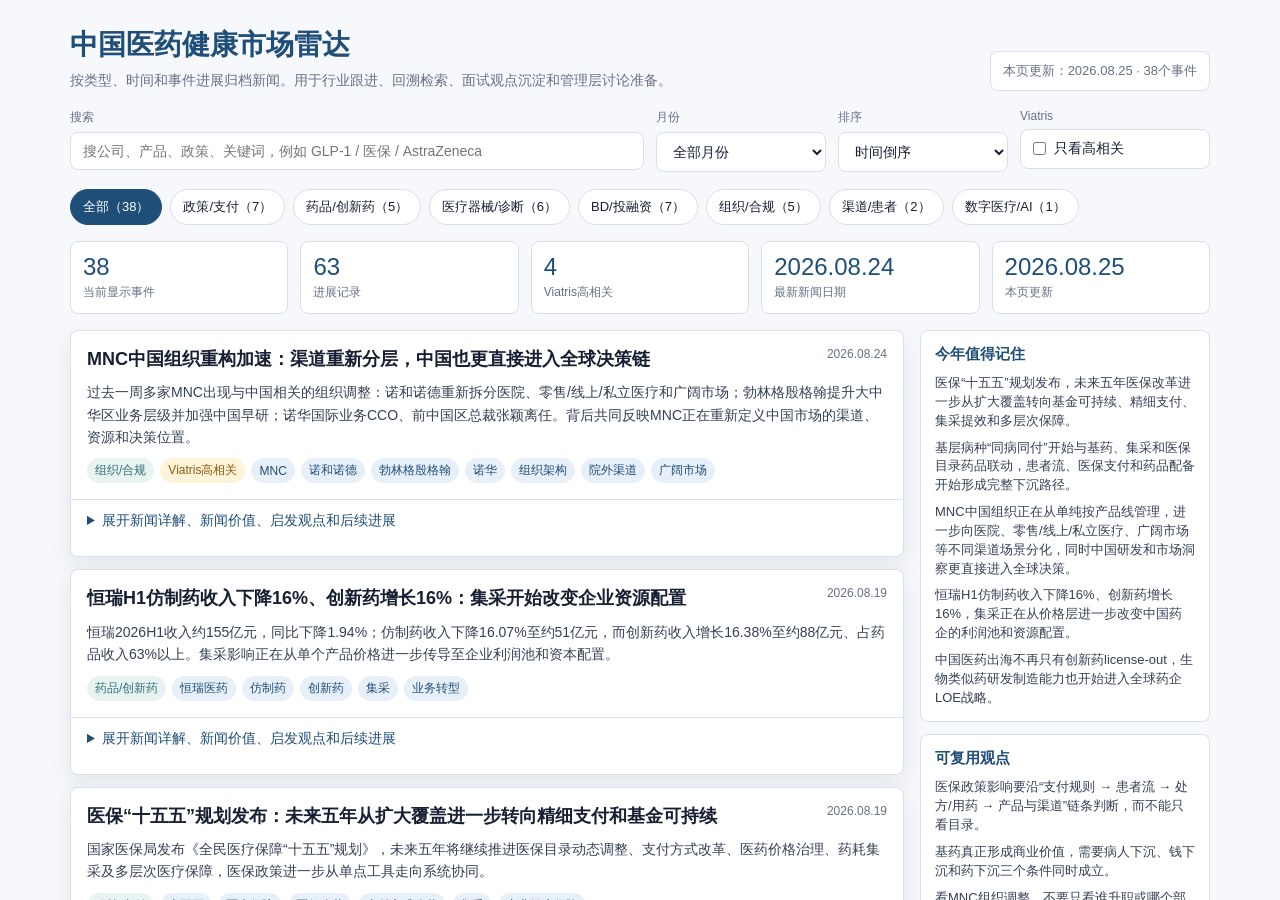
==== radar-base-20260825.html @ fb2f47e4 "Preserve current radar as rollback base" ====
<!doctype html>
<html lang="zh-CN">
<head>
  <meta charset="utf-8">
  <meta name="viewport" content="width=device-width, initial-scale=1">
  <title>中国医药健康市场雷达</title>
  <style>
    html, body { margin: 0; width: 100%; height: 100%; background: #f6f8fb; overflow: hidden; }
    #radarFrame { width: 100%; height: 100vh; border: 0; display: block; visibility: hidden; }
  </style>
</head>
<body>
  <iframe id="radarFrame" src="archive.html?v=20260825-fix1" title="中国医药健康市场雷达"></iframe>
  <script>
    const frame = document.getElementById('radarFrame');

    const newEvents = [
      {
        id: 'mnc-china-operating-model-reorganization-202608', category: '组织/合规', date: '2026-08-24',
        title: 'MNC中国组织重构加速：渠道重新分层，中国也更直接进入全球决策链',
        tags: ['MNC','诺和诺德','勃林格殷格翰','诺华','组织架构','院外渠道','广阔市场'], viatrisImpact: '高',
        summary: '过去一周多家MNC出现与中国相关的组织调整：诺和诺德重新拆分医院、零售/线上/私立医疗和广阔市场；勃林格殷格翰提升大中华区业务层级并加强中国早研；诺华国际业务CCO、前中国区总裁张颖离任。背后共同反映MNC正在重新定义中国市场的渠道、资源和决策位置。',
        why: '医院、院外和广阔市场正在变成不同能力体系，中国研发和市场洞察也更直接接入全球总部。',
        role: '看MNC组织调整不要只记录谁升职或离职，而要看资源、客户场景和P&L往哪里迁移；这对成熟品牌、零售和基层覆盖具有benchmark价值，但不代表Viatris应照搬同一结构。',
        watch: ['Novo新兴渠道事业部负责人和实际资源配置','零售、线上和私立医疗是否形成统一P&L','基药扩容是否推动MNC增加广阔市场投入','Boehringer中国早研中心实际项目','其他MNC是否继续把中国升格为独立区域','MNC中国商业组织是否继续从产品线向渠道/客户场景重构'],
        updates: [
          {date:'2026-08-17',text:'诺和诺德大中国区新架构生效，整合医院事业部，新增新兴渠道事业部，并调整商务与广阔市场事业部及Consumer Engagement团队。'},
          {date:'2026-08-19',text:'诺华国际业务首席商务官、前诺华中国区总裁张颖决定离任并寻求外部发展机会。'},
          {date:'2026-08-20',text:'勃林格殷格翰升级中国战略并计划在上海张江设立新的研发中心；大中华区此前已从新兴市场板块独立出来。'}
        ],
        sources: [
          {label:'每日经济新闻：多家跨国药企上调中国战略权重',url:'https://www.nbd.com.cn/articles/2026-08-24/4552400.html'},
          {label:'21世纪经济报道：张颖离任诺华，跨国药企棋局生变',url:'https://finance.eastmoney.com/a/202608203847835018.html'}
        ],
        detail: '一句话结论：MNC中国组织正在从按产品线管理进一步转向按医院、院外和广阔市场场景分层。发生了什么：诺和诺德将医院、零售/线上/私立医疗和广阔市场重新拆分组织；勃林格殷格翰提升大中华区业务层级并计划在上海张江设立新的研发中心；诺华国际业务CCO、前中国区总裁张颖离任。组织逻辑：医院渠道和院外渠道正在变成不同能力体系，零售、线上健康管理和私立医疗成为独立增长场景，基药和基层市场也开始获得专门资源。全球连接：中国研发、临床和市场洞察越来越直接接入全球总部，中国也更直接进入全球决策链。管理启发：看组织调整不要只记录谁升职或哪个部门更名，要看资源、客户场景和P&L往哪里迁移。对Viatris高相关：Novo的渠道组织逻辑对成熟品牌、零售、广阔市场和基层覆盖具有benchmark价值，但不代表应照搬同一结构。'
      },
      {
        id: 'nhsa-medical-insurance-15th-five-year-plan-20260819', category: '政策/支付', date: '2026-08-19',
        title: '医保“十五五”规划发布：未来五年从扩大覆盖进一步转向精细支付和基金可持续',
        tags: ['十五五','医疗保障','医保改革','支付方式改革','集采','商业健康保险'], viatrisImpact: '',
        summary: '国家医保局发布《全民医疗保障“十五五”规划》，未来五年将继续推进医保目录动态调整、支付方式改革、医药价格治理、药耗集采及多层次医疗保障，医保政策进一步从单点工具走向系统协同。',
        why: '以后医保目录、价格、集采、DRG/DIP和商保应放在同一个政策框架中理解，支付治理会更直接影响产品和渠道。',
        role: '分析医保政策要从支付规则、患者流、处方/用药再连接到产品与渠道，而不能只看单一目录或单次谈判。',
        watch: ['医保目录动态调整机制','DRG/DIP 3.0','集采扩围与规则优化','商保与基本医保分层','集采药进入基层、民营医院和零售终端'],
        updates: [{date:'2026-08-19',text:'国家医保局发布《全民医疗保障“十五五”规划》及政策解读，未来五年进一步突出基金可持续、精细支付、价格治理、集采和多层次保障。'}],
        sources: [
          {label:'国家医保局：关于印发《全民医疗保障“十五五”规划》的通知',url:'https://www.nhsa.gov.cn/art/2026/8/19/art_104_21827.html'},
          {label:'国家医保局：《全民医疗保障“十五五”规划》解读',url:'https://www.nhsa.gov.cn/art/2026/8/19/art_105_21829.html'}
        ],
        detail: '一句话结论：医保“十五五”规划把未来五年医保改革进一步放进基金可持续、精细支付和多层次保障的系统框架。发生了什么：国家医保局发布《全民医疗保障“十五五”规划》及解读，回顾“十四五”末基本医保参保率稳定在95%左右、医保药品目录达到3253种、跨省异地就医直接结算率达到90%。规划重点：未来将继续推进医保目录动态调整、支付方式改革、医药价格治理、药耗集采和商业医疗保险协同。集采方向：继续扩围并强调稳临床、保质量、反内卷、防围标，同时推动中选药进入基层、民营医院和定点零售药店。为什么重要：以后医保目录、价格、集采、DRG/DIP和商保应放在同一个政策框架中理解。后续观察点：关注目录动态调整、DRG/DIP 3.0、集采规则优化及商保分层支付。'
      },
      {
        id: 'hengrui-h1-2026-vbp-innovation-mix', category: '药品/创新药', date: '2026-08-19',
        title: '恒瑞H1仿制药收入下降16%、创新药增长16%：集采开始改变企业资源配置',
        tags: ['恒瑞医药','仿制药','创新药','集采','业务转型'], viatrisImpact: '',
        summary: '恒瑞2026H1收入约155亿元，同比下降1.94%；仿制药收入下降16.07%至约51亿元，而创新药收入增长16.38%至约88亿元、占药品收入63%以上。集采影响正在从单个产品价格进一步传导至企业利润池和资本配置。',
        why: '集采长期影响不仅是价格下降，而是产品利润池变化、企业资源配置变化和研发/商业投入结构变化。',
        role: '成熟品牌企业需要用品牌、供应、渠道效率、患者管理和生命周期管理证明专利后产品价值。',
        watch: ['仿制药收入和利润池变化','创新药与非肿瘤创新药增长持续性','集采对企业研发和商业投入的影响','成熟品牌企业的生命周期管理策略'],
        updates: [{date:'2026-08-19',text:'恒瑞发布2026年半年度业绩，仿制药收入同比下降16.07%，创新药收入同比增长16.38%，业务结构变化受到市场关注。'}],
        sources: [{label:'Reuters：Hengrui profit growth squeezed by bulk-buying programmes',url:'https://ca.marketscreener.com/news/china-s-top-drugmaker-hengrui-sees-profit-growth-squeezed-by-bulk-procurement-programs-ce7859d2da8cf420'}],
        detail: '一句话结论：恒瑞H1仿制药下降、创新药增长，显示集采影响已从价格层传导到利润池和资源配置。发生了什么：恒瑞H1收入约155亿元，同比下降1.94%，净利润同比增长0.34%；仿制药收入约51亿元，同比下降16.07%，创新药收入约88亿元，同比增长16.38%，占药品收入63.16%。结构变化：公司减少传统仿制药板块投入，非肿瘤创新药收入同比增长73.97%。为什么重要：集采长期影响可以概括为产品利润池变化、企业资源配置变化以及研发和商业投入结构变化。行业启发：恒瑞的答案是从仿制向创新迁移，成熟品牌企业则需要用品牌、供应、渠道效率、患者管理和生命周期管理证明专利后产品价值。'
      },
      {
        id: 'grassroots-drg-dip-drug-follows-disease-20260817', category: '政策/支付', date: '2026-08-17',
        title: '基层病种“同病同付”联动基药和集采：药品开始真正跟着患者向基层走',
        tags: ['基层医疗','DRG','DIP','同病同付','药随病走','基药','集采','慢病'], viatrisImpact: '高',
        summary: '国家医保局披露首批基层病种方向，包括DRG 31个病组、DIP 127个病种，并提出统筹区内“同病同付”。国家卫健委同时明确按照“药随病走”“同病同药同治”扩大基层用药，优先配备基药，并联动集采和医保目录药品。',
        why: '基层支付、患者流和药品配备开始形成联动路径，成熟慢病品牌的机会与集采仿制药承接压力会同时扩大。',
        role: '基药真正形成商业影响，需要“病人下沉、钱下沉、药下沉”三个条件同时成立。',
        watch: ['DRG 31组和DIP 127病种正式名单','各省具体支付标准','慢病患者基层迁移','基层药品实际配备','原研成熟品牌与集采仿制药的份额变化','基层与零售药店的处方承接关系'],
        updates: [{date:'2026-08-17',text:'国家医保局介绍首批基层病种方向，涉及DRG 31个病组、DIP 127个病种，并围绕基层支付和药品配备解释“同病同付”与“药随病走”。'}],
        sources: [{label:'国家医保局：医保支持基层医疗卫生服务发展政策解读暨基层病种遴选情况介绍活动图文实录（上）',url:'https://www.nhsa.gov.cn/art/2026/8/21/art_14_21867.html'}],
        detail: '一句话结论：基层病种“同病同付”正在把支付、患者流和药品配备连接起来。发生了什么：国家医保局披露首批基层病种方向，包括DRG 31个病组、DIP 127个病种，后续将随3.0版分组正式发布。适用范围：基层病种主要针对适宜在二级及以下机构诊疗的常见病、多发病和部分慢病，涉及高血压、糖尿病、冠心病和呼吸系统感染等方向。同病同付：同一统筹区相同疾病在不同等级机构获得相对一致的医保支付标准，从支付端减少患者必须去大医院的激励。药品联动：同时明确“药随病走”“同病同药同治”，基层优先配备基药，并积极配备集采中选和医保目录药品。商业影响：患者向基层下沉、医保支付跟随、药品跟随，机会与压力并存，新增需求未必流向原研品牌，可能更多由集采仿制药承接。对Viatris高相关：关注高血压、冠心病场景以及阿托伐他汀、氨氯地平的竞争格局。'
      },
      {
        id: 'sandoz-henlius-biosimilar-global-license-20260817', category: 'BD/投融资', date: '2026-08-17',
        title: 'Sandoz引进复宏汉霖三款生物类似药：中国能力进入全球LOE产业链',
        tags: ['Sandoz','复宏汉霖','生物类似药','LOE','全球商业化'], viatrisImpact: '',
        summary: 'Sandoz获得复宏汉霖三款生物类似药中国以外全球商业化权益，首付款最高7700万美元，整体交易潜在价值约3.14亿美元，覆盖evolocumab、belimumab和cetuximab生物类似药。',
        why: '这不是一般的中国创新药license-out，而是中国生物类似药研发和制造能力进入全球药企LOE战略。',
        role: '中国医药出海要区分创新资产、生物类似药、成熟品牌商业化合作和制造供应链出海。',
        watch: ['三款产品后续开发进度','Sandoz是否进一步扩大中国biosimilar合作','全球生物药LOE窗口','中国研发制造能力在全球成熟药产业链中的角色'],
        updates: [{date:'2026-08-17',text:'Sandoz与复宏汉霖达成生物类似药合作，覆盖三款初始产品及更广泛平台合作，Sandoz获得中国以外全球商业化权益。'}],
        sources: [
          {label:'复宏汉霖：与Sandoz达成生物类似药战略合作',url:'https://www.prnewswire.com/news-releases/henlius-and-sandoz-enter-strategic-collaboration-to-unlock-global-value-of-biosimilars-platform-302852556.html'},
          {label:'Reuters：Sandoz to license three biosimilar drugs from Shanghai Henlius Biotech',url:'https://ca.marketscreener.com/news/sandoz-to-license-three-biosimilar-drugs-from-shanghai-henlius-biotech-ce7859dfde8cfe26'}
        ],
        detail: '一句话结论：Sandoz与复宏汉霖的合作显示中国生物类似药能力开始进入全球LOE产业链。发生了什么：Sandoz获得三款生物类似药中国以外全球商业化权益，产品对应evolocumab、belimumab和cetuximab，首付款最高7700万美元。交易结构：开发里程碑最高1.6亿美元、商业里程碑最高7700万美元，总潜在价值约3.14亿美元。必要背景：三款产品分别对应Repatha、Benlysta和Erbitux，覆盖降脂、狼疮和结直肠癌等成熟生物药市场。为什么重要：这与一般创新药license-out不同，本质上是中国生物类似药研发制造能力进入全球药企LOE战略。行业启发：中国医药出海应区分创新资产、生物类似药、成熟品牌商业化合作和制造供应链出海。'
      },
      {
        id: 'viatris-q2-2026-greater-china-growth', category: '药品/创新药', date: '2026-08-06',
        title: 'Viatris Q2 Greater China运营增长16%：中国继续成为集团重要增长贡献区域',
        tags: ['Viatris','Greater China','成熟品牌','Q2业绩','中国市场'], viatrisImpact: '高',
        summary: 'Viatris 2026Q2 Greater China净销售额7.138亿美元，同比增长21%、运营口径增长16%，明显高于集团整体增速。公司明确指出Greater China强劲增长是本季度收入增长的重要推动因素，Brands业务也受益于Greater China表现。',
        why: '中国仍是Viatris全球组合中的重要增长贡献区域，但公开财报没有披露中国品牌级拆分，不能自行判断具体由立普妥、络活喜或西乐葆贡献。',
        role: '分析Viatris中国增长时，应继续拆品牌、渠道、销量/价格、库存和一次性因素，而不是只用总额推断单品表现。',
        watch: ['Greater China增长的品牌构成','医院、零售和电商渠道结构','成熟品牌量价变化','基药、集采和基层用药变化对H2的影响','高增长是否具有持续性'],
        updates: [{date:'2026-08-06',text:'Viatris发布2026Q2业绩，Greater China净销售额7.138亿美元，报告口径增长21%、运营口径增长16%，公司将其列为本季度重要增长驱动。'}],
        sources: [{label:'Viatris官方：Viatris Reports Second-Quarter 2026 Financial Results',url:'https://newsroom.viatris.com/2026-08-06-Viatris-Reports-Second-Quarter-2026-Financial-Results'}],
        detail: '一句话结论：Greater China是Viatris 2026Q2重要增长贡献区域，但公开财报不足以拆到具体品牌。发生了什么：集团Q2总收入37.57亿美元，同比增长约5%、运营口径增长约4%；Greater China净销售额7.138亿美元，去年同期为5.889亿美元，报告口径增长21%、运营口径增长16%。全球组合背景：Brands全球净销售额24.18亿美元，同比增长6%、运营增长4%，公司明确将Greater China强劲增长列为本季度主要增长驱动。为什么重要：中国仍是Viatris全球组合中的重要增长区域，且成熟品牌业务在中国的渠道和生命周期管理继续有战略价值。边界说明：网页不自行判断立普妥、络活喜、西乐葆等具体品牌贡献，因为公开财报没有披露中国品牌级拆分。后续观察点：继续拆品牌、医院/零售/电商渠道、销量与价格、库存及一次性因素，并观察高增长是否延续。'
      }
    ];

    const takeaways = [
      '医保“十五五”规划发布，未来五年医保改革进一步从扩大覆盖转向基金可持续、精细支付、集采提效和多层次保障。',
      '基层病种“同病同付”开始与基药、集采和医保目录药品联动，患者流、医保支付和药品配备开始形成完整下沉路径。',
      'MNC中国组织正在从单纯按产品线管理，进一步向医院、零售/线上/私立医疗、广阔市场等不同渠道场景分化，同时中国研发和市场洞察更直接进入全球决策。',
      '恒瑞H1仿制药收入下降16%、创新药增长16%，集采正在从价格层进一步改变中国药企的利润池和资源配置。',
      '中国医药出海不再只有创新药license-out，生物类似药研发制造能力也开始进入全球药企LOE战略。'
    ];
    const discussions = [
      '医保政策影响要沿“支付规则 → 患者流 → 处方/用药 → 产品与渠道”链条判断，而不能只看目录。',
      '基药真正形成商业价值，需要病人下沉、钱下沉和药下沉三个条件同时成立。',
      '看MNC组织调整，不要只看谁升职或哪个部门更名，要看资源、客户场景和P&L往哪里迁移。',
      '集采的长期产业影响不仅是降价，还会改变利润池、研发投入和企业战略。',
      '中国医药出海要区分创新资产、生物类似药、商业化合作和制造供应链，不应全部混成license-out。'
    ];
    const followups = [
      '9月1日新版基药正式实施后，各地基层医疗机构实际配备和使用变化。',
      'DRG 31组、DIP 127个基层病种正式名单及地方支付标准。',
      '基层新增慢病药量最终流向原研成熟品牌还是集采仿制药。',
      '诺和诺德新兴渠道事业部及广阔市场事业部的实际资源配置和业务边界。',
      '2026医保及商保创新药目录谈判、竞价和价格协商结果。',
      '第12批集采各省执行时间、医院切量及Viatris/竞品mapping。',
      'GLP-1中国C端获客、院外渠道与处方药推广合规边界。'
    ];

    function injectUpdates() {
      const win = frame.contentWindow;
      const doc = frame.contentDocument;
      const payload = JSON.stringify({newEvents, takeaways, discussions, followups});
      const patchScript = doc.createElement('script');
      patchScript.textContent = `
        (() => {
          const payload = ${payload};
          payload.newEvents.forEach(item => {
            const idx = newsData.findIndex(x => x.id === item.id);
            if (idx >= 0) newsData[idx] = Object.assign(newsData[idx], item);
            else newsData.unshift(item);
          });

          const appendUpdate = (id, update, watchAdds = [], patch = {}) => {
            const item = newsData.find(x => x.id === id);
            if (!item) return;
            Object.assign(item, patch);
            if (!item.updates.some(u => u.date === update.date && u.text === update.text)) item.updates.push(update);
            watchAdds.forEach(w => { if (!item.watch.includes(w)) item.watch.push(w); });
          };

          appendUpdate('nr-vbp-round12',
            {date:'2026-08-06',text:'第12批国家组织药品集中带量采购正式中选结果及中选品种供应清单公布。本轮结果将在2026年内实施，具体执行时间由各地另行通知，关注点由竞价和拟中选转向地方执行、医疗机构切量、供应履约及未中选品牌的渠道承接。'},
            ['各省具体执行时间及落地通知','医疗机构切量和中选品种实际使用','中选企业供应清单与履约稳定性','中选价是否成为院内外价格锚点','Viatris及主要竞品的分子、剂型、规格级mapping'],
            {date:'2026-08-06',title:'第12批国家药品集采正式中选：地方执行、医院切量与供应履约成为下一阶段重点',summary:'第12批国家药品集采65种药品正式完成采购并公布中选结果及供应清单，结果将在2026年内实施，具体时间由各地另行通知。后续商业影响将从竞价转向地方执行、医院切量、供应履约和未中选品牌渠道承接。',viatrisImpact:'高',detail:'一句话结论：第12批集采已从拟中选进入正式中选和地方执行阶段。发生了什么：国家医保局8月6日公布第12批国家组织药品集中带量采购中选结果及中选品种供应清单，65种药品正式完成采购，结果将在2026年内实施，具体执行日期由各地另行通知。必要背景：上一阶段的重点是报价、拟中选和规则设计，现在重点转向各省执行时间、医疗机构切量和供应履约。为什么重要：对成熟品牌不能只看是否中选，还要看中选价是否成为院内外价格锚点，以及未中选品牌如何承接院外和零售需求。对Viatris高相关，但必须完成分子、剂型、规格和主要竞品级mapping后，才能判断具体产品影响。'}
          );
          const vbp = newsData.find(x => x.id === 'nr-vbp-round12');
          if (vbp && !vbp.sources.some(s => s.url.includes('/2026/8/6/'))) vbp.sources.push({label:'国家医保局：第12批国家组织药品集中带量采购正式中选结果',url:'https://www.nhsa.gov.cn/art/2026/8/6/art_187_21682.html'});

          appendUpdate('essential-medicines-list-2026-official-release-analysis-202607',
            {date:'2026-08-17',text:'国家医保局、国家卫健委进一步明确新版基药的基层落地路径：随着基层病种和诊疗能力扩大，按照“药随病走”“同病同药同治”原则扩大基层用药，基层优先配备国家基本药物，同时配备集采中选和医保目录药品。基药开始从“目录准入”进一步进入“患者流+医保支付+实际用药”联动阶段。'},
            ['9月1日新版基药正式实施后的各省配备要求','阿托伐他汀、氨氯地平等相关分子和规格变化','高血压、冠心病等慢病患者是否进一步向基层迁移','基层新增药量流向原研成熟品牌还是集采仿制药','基药、集采、医保、门诊统筹之间的联动','基层医疗机构与零售药店在慢病续方中的分工']
          );
          appendUpdate('essential-medicines-list-2026-official-release-analysis-202607',
            {date:'2026-08-20',text:'湖南新晃等地继续推动集采药品进基层，137家村卫生室、7家药店和1家民营机构参与，超过50个集采品种直达基层，覆盖高血压、糖尿病等常见病和慢病，说明低价药向基层和零售终端扩围已经出现实际执行案例。'}
          );
          const essential = newsData.find(x => x.id === 'essential-medicines-list-2026-official-release-analysis-202607');
          if (essential) {
            if (!essential.sources.some(s => s.url.includes('21867'))) essential.sources.push({label:'国家医保局：基层病种与用药下沉政策解读',url:'https://www.nhsa.gov.cn/art/2026/8/21/art_14_21867.html'});
            if (!essential.sources.some(s => s.url.includes('21837'))) essential.sources.push({label:'国家医保局：湖南新晃推动集采药品进基层',url:'https://www.nhsa.gov.cn/art/2026/8/20/art_14_21837.html'});
          }

          appendUpdate('glp1-china-2026',
            {date:'2026-08-24',text:'Reuters报道，Novo Nordisk、Eli Lilly、Pfizer、信达等正在中国加大肥胖疾病教育和消费者触达。由于处方药广告受到严格限制，企业更多通过地铁、健身房、运动场景以及睡眠呼吸暂停、脂肪肝等疾病教育连接潜在患者。GLP-1竞争开始进一步从疗效和剂型延伸到C端获客、院外渠道和处方药营销合规。'},
            ['疾病教育与处方药广告监管边界','C端消费者触达和患者转化','零售、线上和私立医疗渠道','GLP-1医保、自费和商业保险支付','Novo、Lilly和本土企业中国渠道策略']
          );

          weeklyTakeaways.splice(0, weeklyTakeaways.length, ...payload.takeaways);
          discussionPoints.splice(0, discussionPoints.length, ...payload.discussions);
          followUpFocus.splice(0, followUpFocus.length, ...payload.followups);

          const originalRenderStats = renderStats;
          renderStats = function(filtered) {
            originalRenderStats(filtered);
            if (els.statPageUpdated) els.statPageUpdated.textContent = '2026.08.25';
          };

          renderMonths();
          render();
          if (els.updated) els.updated.textContent = '本页更新：2026.08.25 · ' + newsData.length + '个事件';
          if (els.statPageUpdated) els.statPageUpdated.textContent = '2026.08.25';
        })();
      `;
      doc.body.appendChild(patchScript);
      setTimeout(() => { frame.style.visibility = 'visible'; }, 80);
    }

    frame.addEventListener('load', () => {
      try { injectUpdates(); }
      catch (e) { console.error(e); frame.style.visibility = 'visible'; }
    });
  </script>
</body>
</html>
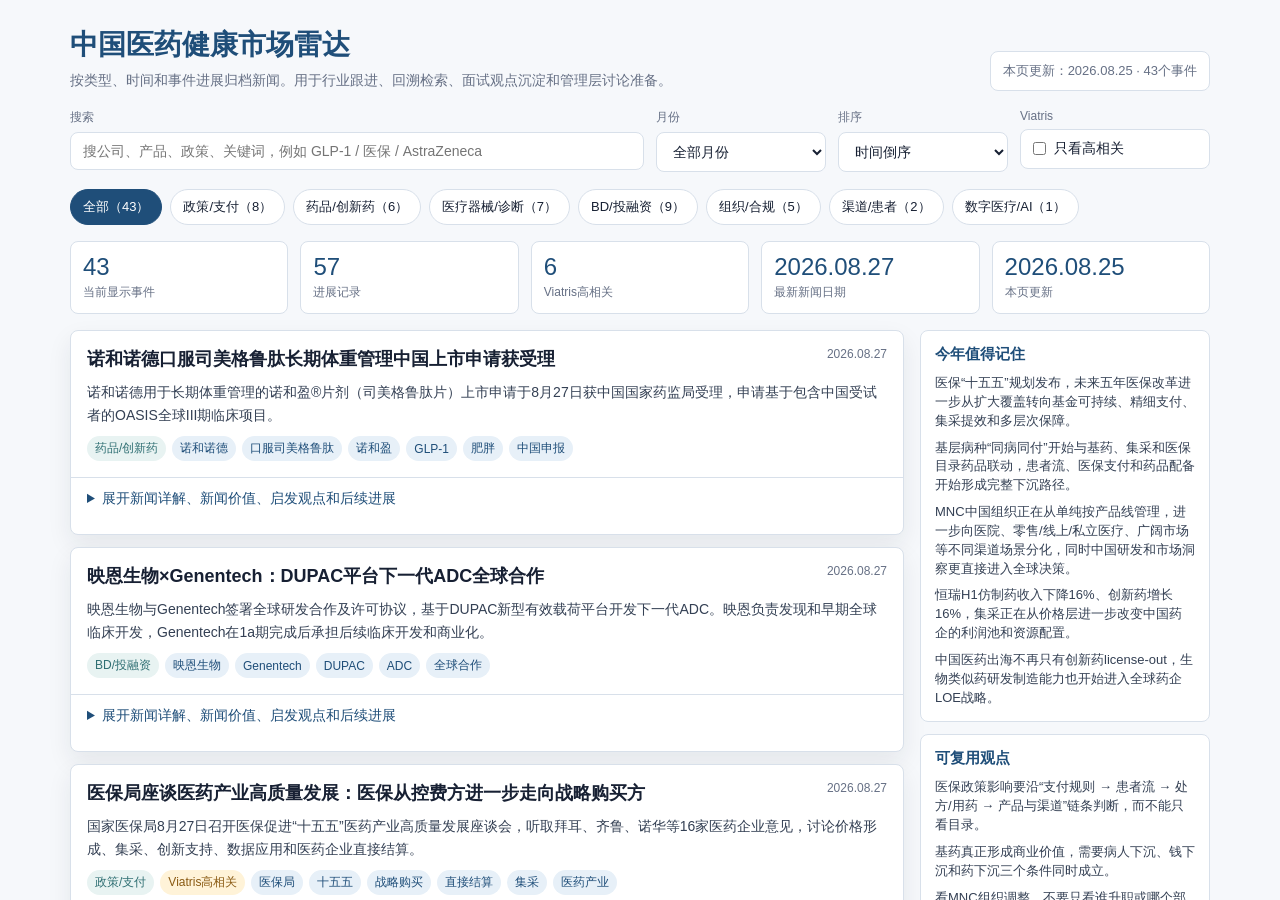
==== commit c12c7a26: "Update weekly radar data through 2026-08-31" ====
--- a/radar-base-20260825.html
+++ b/radar-base-20260825.html
@@ -10,7 +10,7 @@
   </style>
 </head>
 <body>
-  <iframe id="radarFrame" src="archive.html?v=20260825-fix1" title="中国医药健康市场雷达"></iframe>
+  <iframe id="radarFrame" src="archive.html?v=20260831-fix1" title="中国医药健康市场雷达"></iframe>
   <script>
     const frame = document.getElementById('radarFrame');
 
@@ -99,6 +99,108 @@
         updates: [{date:'2026-08-06',text:'Viatris发布2026Q2业绩，Greater China净销售额7.138亿美元，报告口径增长21%、运营口径增长16%，公司将其列为本季度重要增长驱动。'}],
         sources: [{label:'Viatris官方：Viatris Reports Second-Quarter 2026 Financial Results',url:'https://newsroom.viatris.com/2026-08-06-Viatris-Reports-Second-Quarter-2026-Financial-Results'}],
         detail: '一句话结论：Greater China是Viatris 2026Q2重要增长贡献区域，但公开财报不足以拆到具体品牌。发生了什么：集团Q2总收入37.57亿美元，同比增长约5%、运营口径增长约4%；Greater China净销售额7.138亿美元，去年同期为5.889亿美元，报告口径增长21%、运营口径增长16%。全球组合背景：Brands全球净销售额24.18亿美元，同比增长6%、运营增长4%，公司明确将Greater China强劲增长列为本季度主要增长驱动。为什么重要：中国仍是Viatris全球组合中的重要增长区域，且成熟品牌业务在中国的渠道和生命周期管理继续有战略价值。边界说明：网页不自行判断立普妥、络活喜、西乐葆等具体品牌贡献，因为公开财报没有披露中国品牌级拆分。后续观察点：继续拆品牌、医院/零售/电商渠道、销量与价格、库存及一次性因素，并观察高增长是否延续。'
+      },
+      {
+        id: 'nr-vbp-round12', category: '政策/支付', date: '2026-08-06',
+        title: '第12批国家药品集采正式中选：地方执行、医院切量与供应履约成为下一阶段重点',
+        tags: ['第12批集采','国家集采','参比制剂','成熟品牌','供应履约'], viatrisImpact: '高',
+        summary: '第12批国家药品集采65种药品正式完成采购并公布中选结果及供应清单，结果将在2026年内实施，具体时间由各地另行通知。后续商业影响将从竞价转向地方执行、医院切量、供应履约和未中选品牌渠道承接。',
+        why: '对成熟品牌不能只看是否中选，还要看中选价是否成为院内外价格锚点，以及未中选品牌如何承接院外和零售需求。',
+        role: '对Viatris继续保持高相关，但必须完成分子、剂型、规格和主要竞品级mapping后，才能判断具体产品影响。',
+        watch: ['各省具体执行时间及落地通知','医疗机构切量和中选品种实际使用','中选企业供应清单与履约稳定性','中选价是否成为院内外价格锚点','Viatris及主要竞品的分子、剂型、规格级mapping'],
+        updates: [{date:'2026-08-06',text:'第12批国家组织药品集中带量采购正式中选结果及中选品种供应清单公布。本轮结果将在2026年内实施，具体执行时间由各地另行通知，关注点由竞价和拟中选转向地方执行、医疗机构切量、供应履约及未中选品牌的渠道承接。'}],
+        sources: [{label:'国家医保局：第12批国家组织药品集中带量采购正式中选结果',url:'https://www.nhsa.gov.cn/art/2026/8/6/art_187_21682.html'}],
+        detail: '第12批国家药品集采已经从拟中选进入正式中选和地方执行阶段。65种药品正式完成采购，并公布中选结果及中选品种供应清单，具体执行日期由各地另行通知。对成熟品牌，后续重点不是简单判断中选与否，而是看中选价是否成为院内外价格锚点、医院按厂牌报量如何转化为真实采购，以及未中选品牌能否由零售和院外渠道承接。对Viatris仍然高相关，但必须先完成分子、剂型、规格和竞品级mapping，才能判断具体影响。'
+      },
+      {
+        id: 'essential-medicines-list-2026-official-release-analysis-202607', category: '政策/支付', date: '2026-07-01',
+        title: '2026版基药目录从目录准入走向基层患者流、医保支付和实际用药联动',
+        tags: ['基本药物','基层医疗','慢病','集采','患者下沉'], viatrisImpact: '高',
+        summary: '2026版基药目录将于9月1日起实施，后续基层病种和诊疗能力扩大将进一步推动“药随病走”“同病同药同治”，基层优先配备基药，同时配备集采中选和医保目录药品。',
+        why: '基药真正形成商业影响，需要患者下沉、医保支付跟随和基层实际配药同时发生。',
+        role: '对Viatris高相关，应沿分子、规格、品牌、基层配备、慢病续方和零售承接链条判断，而不能只看目录新增。',
+        watch: ['9月1日新版基药正式实施后的各省配备要求','阿托伐他汀、氨氯地平等相关分子和规格变化','高血压、冠心病等慢病患者是否进一步向基层迁移','基层新增药量流向原研成熟品牌还是集采仿制药','基药、集采、医保、门诊统筹之间的联动','基层医疗机构与零售药店在慢病续方中的分工'],
+        updates: [
+          {date:'2026-08-17',text:'国家医保局、国家卫健委进一步明确新版基药的基层落地路径：随着基层病种和诊疗能力扩大，按照“药随病走”“同病同药同治”原则扩大基层用药，基层优先配备国家基本药物，同时配备集采中选和医保目录药品。基药开始从“目录准入”进一步进入“患者流+医保支付+实际用药”联动阶段。'},
+          {date:'2026-08-20',text:'湖南新晃等地继续推动集采药品进基层，137家村卫生室、7家药店和1家民营机构参与，超过50个集采品种直达基层，覆盖高血压、糖尿病等常见病和慢病，说明低价药向基层和零售终端扩围已经出现实际执行案例。'}
+        ],
+        sources: [
+          {label:'国家医保局：基层病种与用药下沉政策解读',url:'https://www.nhsa.gov.cn/art/2026/8/21/art_14_21867.html'},
+          {label:'国家医保局：湖南新晃推动集采药品进基层',url:'https://www.nhsa.gov.cn/art/2026/8/20/art_14_21837.html'}
+        ],
+        detail: '2026版基药目录的商业意义不止是新增品种。随着“药随病走”“同病同药同治”落地，基层优先配备基药，同时配备集采中选和医保目录药品，基药开始进入患者流、医保支付和实际用药联动阶段。湖南新晃等地已有集采药品进入村卫生室、药店和民营机构的执行案例。对成熟品牌，机会是慢病患者触点扩大，压力是新增需求可能更多由集采仿制药承接。对Viatris应继续追踪阿托伐他汀、氨氯地平等相关分子和规格，以及基层与零售药店在慢病续方中的分工。'
+      },
+      {
+        id: 'glp1-china-2026', category: '药品/创新药', date: '2026-08-24',
+        title: 'GLP-1中国竞争从疗效和剂型延伸到C端获客、院外渠道与营销合规',
+        tags: ['GLP-1','肥胖','诺和诺德','礼来','患者教育','院外渠道'], viatrisImpact: '',
+        summary: 'Reuters报道，Novo Nordisk、Eli Lilly、Pfizer、信达等正在中国加大肥胖疾病教育和消费者触达。企业通过地铁、健身房及睡眠呼吸暂停、脂肪肝等疾病教育连接潜在患者，竞争进一步延伸到C端获客、院外渠道和处方药营销合规。',
+        why: 'GLP-1商业化已经从单纯比较减重疗效，扩展到剂型、患者教育、处方承接、零售/线上/私立医疗和长期支付。',
+        role: '分析GLP-1市场要同时看疗效、口服/注射剂型、消费者触达、处方转化、渠道合规、医保自费和商业保险支付。',
+        watch: ['疾病教育与处方药广告监管边界','C端消费者触达和患者转化','零售、线上和私立医疗渠道','GLP-1医保、自费和商业保险支付','Novo、Lilly和本土企业中国渠道策略'],
+        updates: [{date:'2026-08-24',text:'Reuters报道，Novo Nordisk、Eli Lilly、Pfizer、信达等正在中国加大肥胖疾病教育和消费者触达。由于处方药广告受到严格限制，企业更多通过地铁、健身房、运动场景以及睡眠呼吸暂停、脂肪肝等疾病教育连接潜在患者。GLP-1竞争开始进一步从疗效和剂型延伸到C端获客、院外渠道和处方药营销合规。'}],
+        sources: [{label:'Reuters：Snoring, subways and stealth ads: how big pharma targets China’s waistline',url:'https://wsau.com/2026/08/24/snoring-subways-and-stealth-ads-how-big-pharma-targets-chinas-waistline/'}],
+        detail: '中国GLP-1竞争已经不能只看减重幅度。消费者教育、社交媒体口碑和疾病认知会影响患者主动就医，企业也需要在疾病教育与变相处方药推广之间控制合规边界。零售、线上健康管理、私立医疗和医院的患者承接能力，会与口服/注射剂型、医保、自费和商业保险共同决定商业化。'
+      },
+      {
+        id: 'nhsa-pharma-industry-high-quality-development-forum-20260827', category: '政策/支付', date: '2026-08-27',
+        title: '医保局座谈医药产业高质量发展：医保从控费方进一步走向战略购买方',
+        tags: ['医保局','十五五','战略购买','直接结算','集采','医药产业'], viatrisImpact: '高',
+        summary: '国家医保局8月27日召开医保促进“十五五”医药产业高质量发展座谈会，听取拜耳、齐鲁、诺华等16家医药企业意见，讨论价格形成、集采、创新支持、数据应用和医药企业直接结算。',
+        why: '医保正在把价格、采购、支付、数据与结算放进同一套医药产业治理框架，药企经营影响将从单次谈判延伸到全链条。',
+        role: '对Viatris重点看三条路径：参比制剂集采中选/按厂牌报量转为医院真实采购；中选价与同通用名医保支付标准协同影响成熟品牌价格体系；医保与医药企业直接结算改变商业回款、经销商功能和库存管理。',
+        watch: ['医保战略购买和综合价值评价如何落地','集采规则如何兼顾价格、临床选择和供应','医保与医疗机构即时结算、与医药企业直接结算的试点','参比制剂按厂牌报量转化为医院真实采购的比例','诺华、齐鲁、拜耳等企业反馈是否形成后续政策动作'],
+        updates: [{date:'2026-08-27',text:'国家医保局召开医保促进“十五五”医药产业高质量发展座谈会，与拜耳、齐鲁、诺华等16家企业交流，提出健全价格形成机制、常态化集采、支持差异化创新，并推进医保与医疗机构即时结算、与医药企业直接结算。'}],
+        sources: [{label:'国家医保局：召开医保促进“十五五”医药产业高质量发展座谈会',url:'https://www.nhsa.gov.cn/art/2026/8/28/art_14_21924.html'}],
+        detail: '8月27日，国家医保局与拜耳、齐鲁、诺华等16家企业座谈，讨论“十五五”时期医药产业高质量发展。政策信号不只是继续控费，而是把医保定位为国内医药市场最大的战略购买方，并同步推进价格形成机制、药械集采、综合价值评价、创新支持以及医保与医药企业直接结算。对Viatris，影响路径需要落到经营动作：参比制剂集采中选和按厂牌报量如何转成医院真实采购；集采中选价与同通用名支付标准如何共同塑造成熟品牌价格锚；直接结算如何改变商业回款、经销商功能和库存管理。'
+      },
+      {
+        id: 'high-value-consumables-vbp-7-digestive-intervention-20260826', category: '医疗器械/诊断', date: '2026-08-26',
+        title: '第7批高值耗材国采启动：23类消化介入耗材，9月10日开标',
+        tags: ['高值耗材','第7批国采','消化介入','医疗器械','供应能力'], viatrisImpact: '',
+        summary: '国家组织高值医用耗材联合采购办公室发布第7批耗材国采文件，覆盖23类消化介入耗材，计划于9月10日在天津现场开标，采购周期预计至2029年底。',
+        why: '国家集采范围继续从药品延伸到高值耗材，价格治理开始同时面对临床选择、规格适配、供应能力和经销商服务。',
+        role: '看耗材国采不能只看降价幅度，还要拆品类、规格、临床替代性、企业产能、配送服务和外资/国产中选结构。',
+        watch: ['9月10日开标后的实际降价幅度','支架、导管、导丝等高需求量品类的中选结构','外资与国产企业的中选和供应能力','医院规格替换与临床适配','采购周期内配送、服务和质量履约'],
+        updates: [{date:'2026-08-26',text:'国家组织高值医用耗材联合采购办公室发布第7批耗材国采采购文件，覆盖23类消化介入耗材，明确9月10日在天津现场开标。'}],
+        sources: [{label:'国家组织高值医用耗材联合采购办公室：第7批耗材国采采购文件',url:'https://www.ylzbzz.org.cn/index.php?a=show&c=index&catid=28&id=3135&m=content'}],
+        detail: '第7批高值耗材国采正式进入采购文件和报价阶段，覆盖消化道球囊扩张导管、支架、导丝、取石网篮、圈套器、止血夹等23类消化介入耗材，9月10日在天津开标。它与药品集采的共同趋势是继续控价，但规则不再只围绕最低报价，还要考虑临床选择、规格适配、产能和长期供应。对企业和经销商，真正需要提前准备的是品类和规格级报价、医院使用结构、配送服务以及外资/国产中选后的供应履约。'
+      },
+      {
+        id: 'dualitybio-genentech-dupac-global-adc-collaboration-20260827', category: 'BD/投融资', date: '2026-08-27',
+        title: '映恩生物×Genentech：DUPAC平台下一代ADC全球合作',
+        tags: ['映恩生物','Genentech','DUPAC','ADC','全球合作'], viatrisImpact: '',
+        summary: '映恩生物与Genentech签署全球研发合作及许可协议，基于DUPAC新型有效载荷平台开发下一代ADC。映恩负责发现和早期全球临床开发，Genentech在1a期完成后承担后续临床开发和商业化。',
+        why: '这是一种平台与全球开发能力分工的交易，质量判断不能只看超过10亿美元的潜在里程碑，还要看首付款、开发阶段、权益范围、后续投入和销售分成。',
+        role: 'BD分析要拆4500万美元首付款、超过10亿美元潜在里程碑、分层销售提成，以及双方在不同临床阶段承担的开发和商业化责任。',
+        watch: ['合作项目具体靶点和首批资产','1a期完成时间及Genentech接手后的投入','里程碑触发条件与近期现金兑现','获批产品分层特许权使用费及全球开发进展'],
+        updates: [{date:'2026-08-27',text:'映恩生物与Genentech达成基于DUPAC平台的全球研发合作及许可协议，首付款4500万美元，潜在开发、监管及商业化里程碑超过10亿美元，并约定获批产品分层特许权使用费。'}],
+        sources: [{label:'映恩生物：与Genentech就DUPAC平台达成全球ADC研发合作',url:'https://en.dualitybiologics.com/news/614.html'}],
+        detail: '这笔交易的核心不是“超过10亿美元”的headline，而是价值链如何分工。映恩生物负责发现及早期全球临床开发，Genentech在1a期完成后独自承担进一步临床开发和商业化；映恩获得4500万美元首付款、超过10亿美元的潜在开发/监管/商业化里程碑，以及获批产品按年度净销售额计算的分层特许权使用费。DUPAC平台包含具有新机制的有效载荷，目标是应对现有ADC有效载荷耐药或难治性肿瘤。判断质量时应把近期现金、资产阶段、全球权益、卖方保留责任、里程碑成功概率和长期royalty分开看。'
+      },
+      {
+        id: 'hesco-sentivera-preclinical-autoimmune-license-20260825', category: 'BD/投融资', date: '2026-08-25',
+        title: '海思科×Sentivera：临床前自免资产海外授权',
+        tags: ['海思科','Sentivera','自身免疫','临床前','License-out'], viatrisImpact: '',
+        summary: '海思科将一项临床前自身免疫资产在中国大陆、港澳台以外的全球开发、生产和商业化权利独家授予Sentivera。首付款约7589万美元，其中4000万美元为现金、约3589万美元以Sentivera 17.5%股权支付，后续里程碑最高14.6亿美元并另有销售分成。',
+        why: '交易把现金、买方股权和远期里程碑组合起来，体现中国药企早期资产海外授权的结构分化，也意味着headline金额与近期现金兑现之间需要严格区分。',
+        role: 'BD判断要同时看临床前阶段风险、中国区权利保留、股权对价、买方后续融资与开发能力，以及里程碑和销售分成的实际兑现概率。',
+        watch: ['Sentivera后续融资和临床前开发计划','4000万美元现金与股权对价的交割情况','临床启动、IND和里程碑兑现','中国区保留权益与未来合作空间','销售分成及再许可安排'],
+        updates: [{date:'2026-08-25',text:'海思科公告与Sentivera签署独占许可协议，授权一项临床前自身免疫资产在中国大陆、港澳台以外的全球开发、生产和商业化权利，首付款约7589万美元，后续里程碑最高14.6亿美元。'}],
+        sources: [{label:'海思科：与Sentivera签署临床前自免资产授权许可协议公告',url:'https://money.finance.sina.com.cn/corp/view/vCB_AllBulletinDetail.php?id=12535537&stockid=002653'}],
+        detail: '海思科授权的是临床前自身免疫资产，而不是已经进入临床或上市的产品。Sentivera获得中国大陆、港澳台以外全球开发、生产和商业化独家权利；首付款约7589万美元，其中4000万美元为现金，约3589万美元通过Sentivera 17.5%股权支付，后续里程碑最高14.6亿美元并另有销售分成。这个结构的关键是把一次性现金、股权绑定和远期成功支付组合起来。临床前资产距离价值兑现仍有较长路径，后续应重点验证现金交割、买方融资能力、IND/临床推进、里程碑触发和中国区保留权益，而不是把14.6亿美元当作确定收入。'
+      },
+      {
+        id: 'novo-oral-semaglutide-china-weight-management-20260827', category: '药品/创新药', date: '2026-08-27',
+        title: '诺和诺德口服司美格鲁肽长期体重管理中国上市申请获受理',
+        tags: ['诺和诺德','口服司美格鲁肽','诺和盈','GLP-1','肥胖','中国申报'], viatrisImpact: '',
+        summary: '诺和诺德用于长期体重管理的诺和盈®片剂（司美格鲁肽片）上市申请于8月27日获中国国家药监局受理，申请基于包含中国受试者的OASIS全球III期临床项目。',
+        why: 'GLP-1竞争从注射剂疗效进一步扩展到口服/注射剂型、患者获客、处方承接、零售/线上渠道、支付和长期依从。',
+        role: '看口服GLP-1不能只看上市节点，还要判断口服便利性是否转化为处方、持续用药、患者管理和支付可及性。',
+        watch: ['中国审评审批进展和适应症标签','口服剂型与现有注射剂的患者分层','医院、零售、线上和私立医疗的处方承接','医保、自费和商业保险支付安排','Novo与Lilly及本土企业的渠道竞争'],
+        updates: [{date:'2026-08-27',text:'国家药监局药品审评中心官网显示，诺和诺德诺和盈片剂（司美格鲁肽片）用于长期体重管理的上市申请正式获受理。'}],
+        sources: [{label:'国家药监局受理信息相关报道：诺和诺德口服司美格鲁肽长期体重管理申请',url:'https://finance.eastmoney.com/a/202608273856158427.html'}],
+        detail: '诺和诺德口服司美格鲁肽长期体重管理上市申请于8月27日获受理，申请基于OASIS全球III期临床项目，项目纳入包括中国在内的多国肥胖或超重合并相关并发症成人患者。这个节点将GLP-1竞争从现有注射剂的疗效、供应和价格比较，进一步推向口服/注射剂型选择、患者获客、处方和长期依从。口服剂型可能降低部分患者的使用门槛，但最终商业价值仍取决于审评标签、医生处方、零售/线上承接、患者支付和持续用药管理。'
       }
     ];
 
@@ -200,4 +302,5 @@
     });
   </script>
 </body>
-</html>+</html>
+
